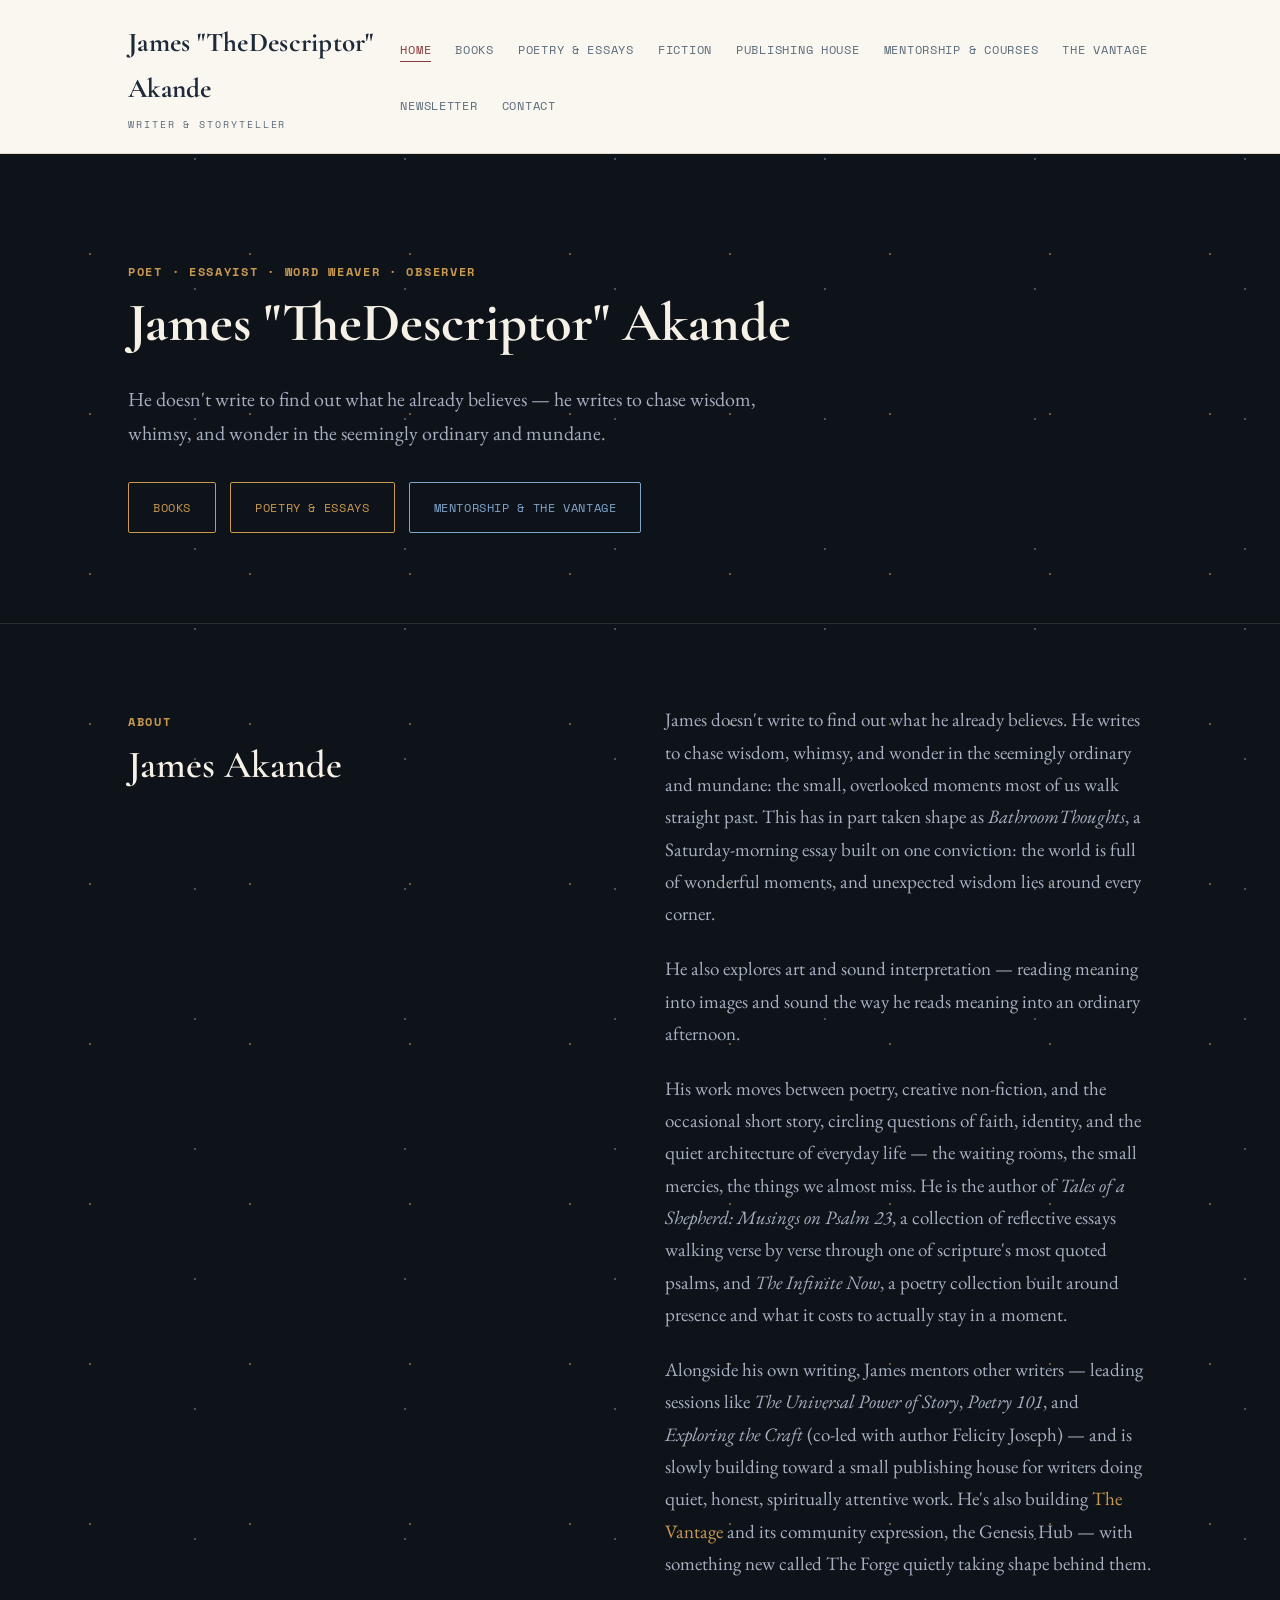
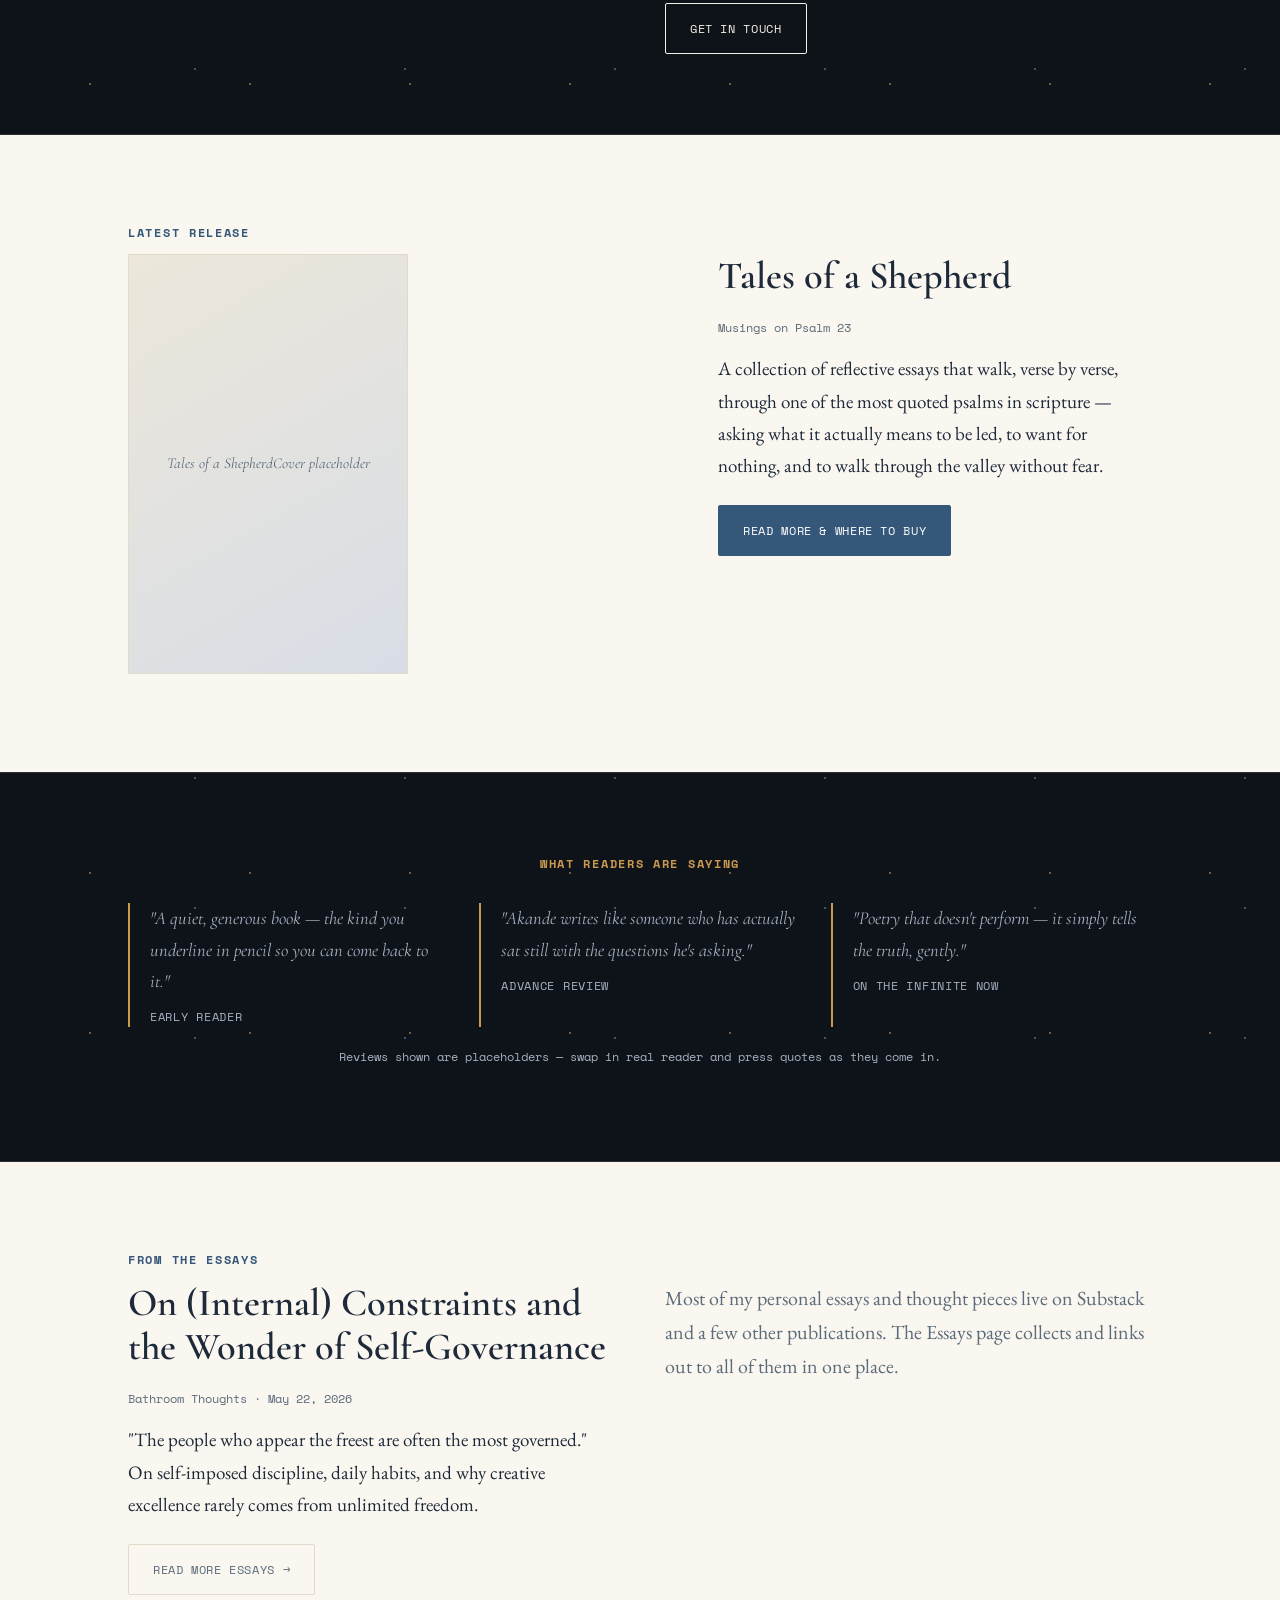
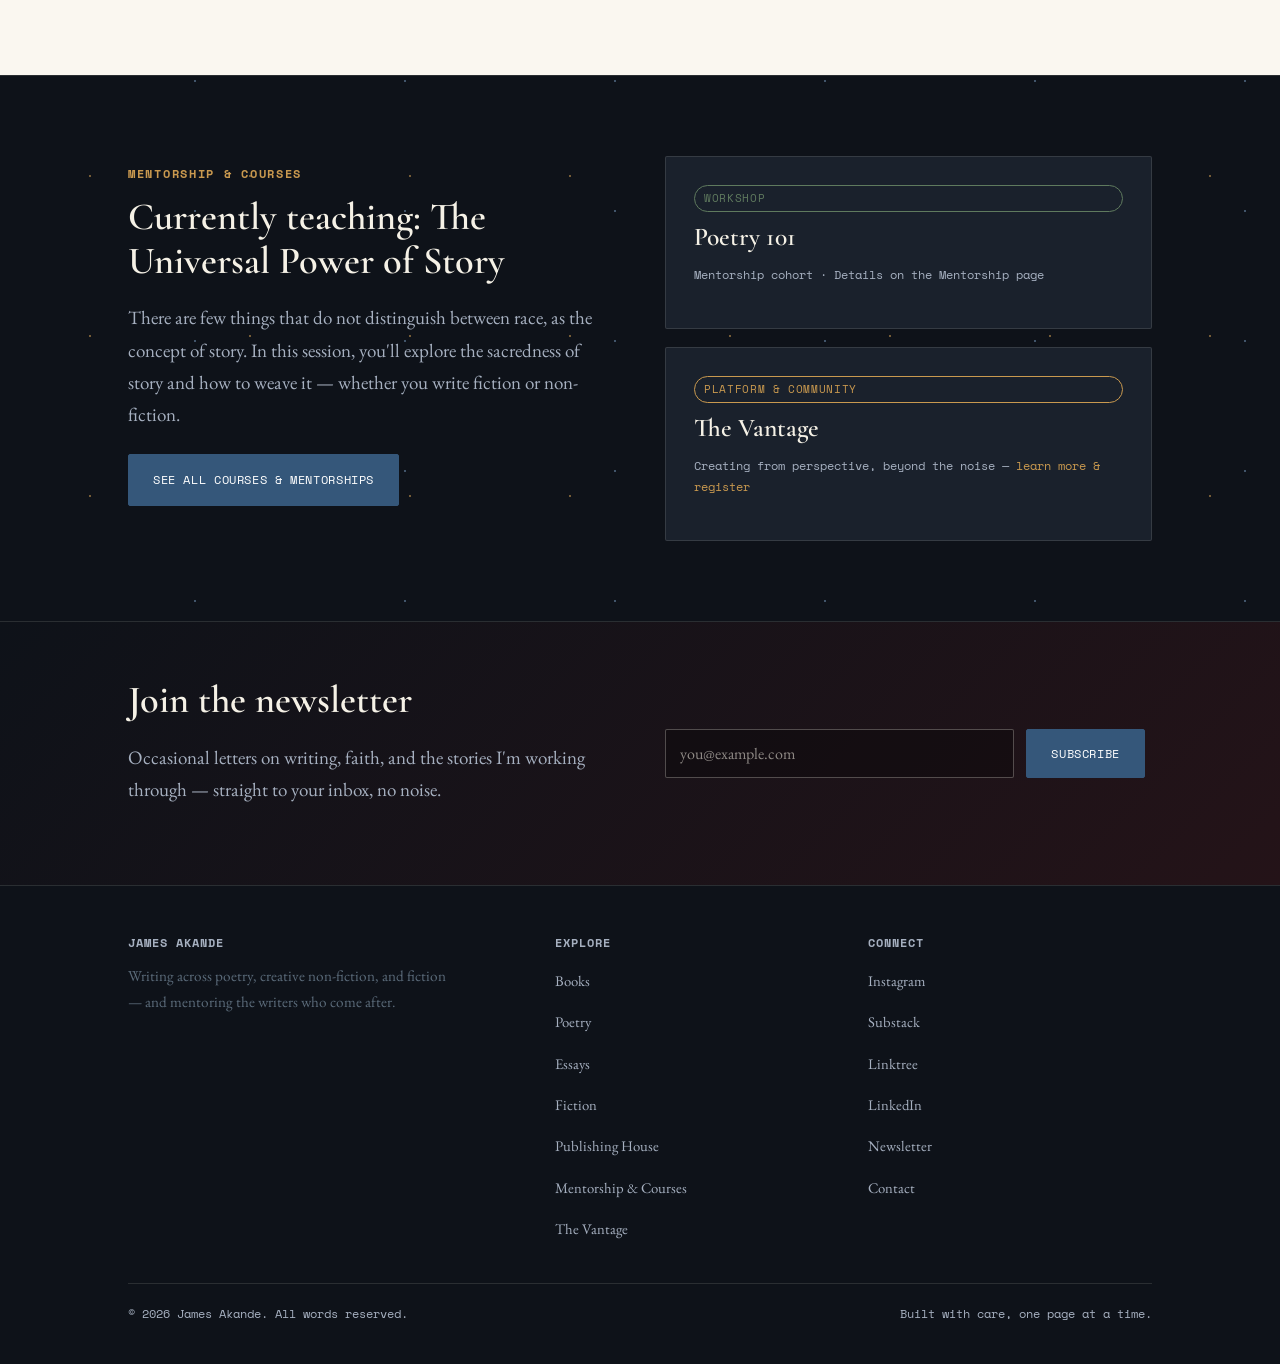
==== index.html @ dcffd257 "Add files via upload" ====
<!DOCTYPE html>

<html lang="en">
<head>
<meta charset="utf-8"/>
<meta content="width=device-width, initial-scale=1.0" name="viewport"/>
<title>James Akande — Author, Poet &amp; Essayist</title>
<meta content="The author home of James Akande — poetry, creative non-fiction, essays, and mentorship for writers." name="description"/>
<link href="style.css" rel="stylesheet"/>
</head>
<body>
<header class="site-header">
<div class="nav-wrap">
<a class="brand" href="index.html">James "TheDescriptor" Akande<span class="brand-sub">Writer &amp; Storyteller</span></a>
<button aria-label="Toggle navigation" class="nav-toggle">Menu</button>
<nav>
<ul class="nav-links">
<li><a aria-current="page" href="index.html">Home</a></li>
<li><a href="books.html">Books</a></li>
<li class="nav-item--dropdown">
<span class="nav-group-label">Poetry &amp; Essays</span>
<ul class="nav-dropdown">
<li><a href="poetry.html">Poetry</a></li>
<li><a href="essays.html">Essays</a></li>
</ul>
</li>
<li><a href="fiction.html">Fiction</a></li>
<li><a href="publishing-house.html">Publishing House</a></li>
<li><a href="mentorship.html">Mentorship &amp; Courses</a></li>
<li><a href="the-vantage.html">The Vantage</a></li>
<li><a href="newsletter.html">Newsletter</a></li>
<li><a href="contact.html">Contact</a></li>
</ul>
</nav>
</div>
</header>
<main>
<!-- HERO -->
<section class="hero">
<div class="container">
<span class="eyebrow">Poet · Essayist · Word Weaver · Observer</span>
<h1>James "TheDescriptor" Akande</h1>
<p class="lead" style="max-width:640px;">He doesn't write to find out what he already believes — he writes to chase wisdom, whimsy, and wonder in the seemingly ordinary and mundane.</p>
<div class="hero-actions">
<a class="btn btn--gold" href="books.html">Books</a>
<a class="btn btn--gold" href="poetry.html">Poetry &amp; Essays</a>
<a class="btn btn--outline-blue" href="mentorship.html">Mentorship &amp; The Vantage</a>
</div>
</div>
</section>
<!-- ABOUT SNIPPET -->
<section class="section section--deep" id="about">
<div class="container two-col">
<div>
<span class="eyebrow">About</span>
<h2>James Akande</h2>
</div>
<div>
<p>James doesn't write to find out what he already believes. He writes to chase wisdom, whimsy, and wonder in the seemingly ordinary and mundane: the small, overlooked moments most of us walk straight past. This has in part taken shape as <em>BathroomThoughts</em>, a Saturday-morning essay built on one conviction: the world is full of wonderful moments, and unexpected wisdom lies around every corner.</p>
<p>He also explores art and sound interpretation — reading meaning into images and sound the way he reads meaning into an ordinary afternoon.</p>
<p>His work moves between poetry, creative non-fiction, and the occasional short story, circling questions of faith, identity, and the quiet architecture of everyday life — the waiting rooms, the small mercies, the things we almost miss. He is the author of <em>Tales of a Shepherd: Musings on Psalm 23</em>, a collection of reflective essays walking verse by verse through one of scripture's most quoted psalms, and <em>The Infinite Now</em>, a poetry collection built around presence and what it costs to actually stay in a moment.</p>
<p>Alongside his own writing, James mentors other writers — leading sessions like <em>The Universal Power of Story</em>, <em>Poetry 101</em>, and <em>Exploring the Craft</em> (co-led with author Felicity Joseph) — and is slowly building toward a small publishing house for writers doing quiet, honest, spiritually attentive work. He's also building <a href="the-vantage.html">The Vantage</a> and its community expression, the Genesis Hub — with something new called The Forge quietly taking shape behind them.</p><a class="btn btn--ghost" href="contact.html">Get in touch</a>
</div>
</div>
</section>
<!-- LATEST BOOK -->
<section class="section">
<div class="container">
<span class="eyebrow">Latest Release</span>
<div class="hero-grid" style="align-items:flex-start;">
<div class="card-cover" style="max-width:280px; aspect-ratio:2/3;">
          Tales of a Shepherd<br/><em>Cover placeholder</em>
</div>
<div>
<h2>Tales of a Shepherd</h2>
<p class="meta">Musings on Psalm 23</p>
<p>A collection of reflective essays that walk, verse by verse, through one of the most quoted psalms in scripture — asking what it actually means to be led, to want for nothing, and to walk through the valley without fear.</p>
<a class="btn btn--accent" href="books.html">Read more &amp; where to buy</a>
</div>
</div>
</div>
</section>
<!-- REVIEWS / TRUSTED BY -->
<section class="section section--deep">
<div class="container">
<span class="eyebrow text-center" style="display:block; text-align:center;">What readers are saying</span>
<div class="quote-strip" style="margin-top:30px;">
<blockquote class="review">
          "A quiet, generous book — the kind you underline in pencil so you can come back to it."
          <cite>Early Reader</cite>
</blockquote>
<blockquote class="review">
          "Akande writes like someone who has actually sat still with the questions he's asking."
          <cite>Advance Review</cite>
</blockquote>
<blockquote class="review">
          "Poetry that doesn't perform — it simply tells the truth, gently."
          <cite>On The Infinite Now</cite>
</blockquote>
</div>
<p class="form-note text-center" style="text-align:center; margin-top:20px;">Reviews shown are placeholders — swap in real reader and press quotes as they come in.</p>
</div>
</section>
<!-- LATEST ESSAY SNIPPET -->
<section class="section">
<div class="container">
<span class="eyebrow">From the Essays</span>
<div class="two-col">
<div>
<h2>On (Internal) Constraints and the Wonder of Self-Governance</h2>
<p class="meta">Bathroom Thoughts · May 22, 2026</p>
<p>"The people who appear the freest are often the most governed." On self-imposed discipline, daily habits, and why creative excellence rarely comes from unlimited freedom.</p>
<a class="btn btn--ghost" href="essays.html">Read more essays →</a>
</div>
<div>
<p class="lead">Most of my personal essays and thought pieces live on Substack and a few other publications. The Essays page collects and links out to all of them in one place.</p>
</div>
</div>
</div>
</section>
<!-- MENTORSHIP TEASER -->
<section class="section section--deep">
<div class="container two-col">
<div>
<span class="eyebrow">Mentorship &amp; Courses</span>
<h2>Currently teaching: The Universal Power of Story</h2>
<p>There are few things that do not distinguish between race, as the concept of story. In this session, you'll explore the sacredness of story and how to weave it — whether you write fiction or non-fiction.</p>
<a class="btn btn--accent" href="mentorship.html">See all courses &amp; mentorships</a>
</div>
<div style="display:flex; flex-direction:column; gap:18px;">
<div class="card">
<span class="tag">Workshop</span>
<h3>Poetry 101</h3>
<p class="meta">Mentorship cohort · Details on the Mentorship page</p>
</div>
<div class="card">
<span class="tag tag--gold">Platform &amp; Community</span>
<h3>The Vantage</h3>
<p class="meta">Creating from perspective, beyond the noise — <a href="the-vantage.html">learn more &amp; register</a></p>
</div>
</div>
</div>
</section>
<!-- NEWSLETTER CTA -->
<section class="newsletter-band">
<div class="container">
<div class="two-col" style="align-items:center;">
<div>
<h2>Join the newsletter</h2>
<p>Occasional letters on writing, faith, and the stories I'm working through — straight to your inbox, no noise.</p>
</div>
<form class="newsletter-form" data-placeholder-form="">
<input aria-label="Email address" placeholder="you@example.com" required="" type="email"/>
<button class="btn btn--accent" type="submit">Subscribe</button>
</form>
</div>
</div>
</section>
</main>
<footer class="site-footer">
<div class="container">
<div class="footer-grid">
<div>
<h4>James Akande</h4>
<p style="max-width:320px; color:var(--color-ink-soft); font-size:0.95rem;">Writing across poetry, creative non-fiction, and fiction — and mentoring the writers who come after.</p>
</div>
<div>
<h4>Explore</h4>
<ul>
<li><a href="books.html">Books</a></li>
<li><a href="poetry.html">Poetry</a></li>
<li><a href="essays.html">Essays</a></li>
<li><a href="fiction.html">Fiction</a></li>
<li><a href="publishing-house.html">Publishing House</a></li>
<li><a href="mentorship.html">Mentorship &amp; Courses</a></li>
<li><a href="the-vantage.html">The Vantage</a></li>
</ul>
</div>
<div>
<h4>Connect</h4>
<ul>
<li><a href="https://www.instagram.com/thejamesakande" rel="noopener" target="_blank">Instagram</a></li>
<li><a href="https://bathroomthoughts.substack.com" rel="noopener" target="_blank">Substack</a></li><li><a href="https://linktr.ee/thedescriptorwrites" rel="noopener" target="_blank">Linktree</a></li>
<li><a href="https://www.linkedin.com/in/olatunde-james-akande" rel="noopener" target="_blank">LinkedIn</a></li>
<li><a href="newsletter.html">Newsletter</a></li>
<li><a href="contact.html">Contact</a></li>
</ul>
</div>
</div>
<div class="footer-bottom">
<span>© 2026 James Akande. All words reserved.</span>
<span>Built with care, one page at a time.</span>
</div>
</div>
</footer>
<script src="script.js"></script>
</body>
</html>
---- style.css ----
/* ============================================================
   James "TheDescriptor" Akande — Author Site
   Design system: literary serif + monospace accents,
   warm-light body with dark-navy hero/deep sections
   ============================================================ */

@import url('https://fonts.googleapis.com/css2?family=Cormorant+Garamond:ital,wght@0,400;0,500;0,600;0,700;1,400&family=EB+Garamond:ital,wght@0,400;0,500;1,400&family=Space+Mono:wght@400;700&display=swap');

:root {
  /* Light zone — warm ivory / deep indigo / gold */
  --color-paper: #faf7f0;
  --color-paper-deep: #f1ece0;
  --color-card: #ffffff;
  --color-ink: #1e2a3a;
  --color-ink-soft: #5b6b7a;
  --color-rule: #e1dbcb;

  /* Dark zone — hero, alternating sections, footer */
  --color-dark: #0e1219;
  --color-dark-deep: #171d28;
  --color-dark-card: #1a212c;
  --color-dark-text: #f5f1e6;
  --color-dark-text-soft: #a6b0c0;
  --color-dark-rule: rgba(245, 241, 230, 0.12);

  /* Accents */
  --color-accent: #35577a;        /* deep dusty indigo (light-zone links/buttons) */
  --color-accent-deep: #24405c;
  --color-accent-light: #7fa5cc;  /* readable blue for dark backgrounds */
  --color-gold: #c9994f;          /* warm gold/amber — primary accent on dark */
  --color-crimson: #8a3a3f;       /* nav-active / underline accent */
  --color-forest: #5f7a5e;        /* muted sage, tertiary accent */

  --font-display: 'Cormorant Garamond', Georgia, 'Times New Roman', serif;
  --font-body: 'EB Garamond', Georgia, 'Times New Roman', serif;
  --font-mono: 'Space Mono', 'IBM Plex Mono', 'Courier New', monospace;

  --max-width: 1080px;
  --radius: 2px;
}

* { box-sizing: border-box; }

html { scroll-behavior: smooth; }

body {
  margin: 0;
  background: var(--color-paper);
  color: var(--color-ink);
  font-family: var(--font-body);
  font-size: 19px;
  line-height: 1.7;
  -webkit-font-smoothing: antialiased;
}

img { max-width: 100%; display: block; }

a {
  color: var(--color-accent-deep);
  text-decoration: none;
}
a:hover { text-decoration: underline; }

h1, h2, h3, h4 {
  font-family: var(--font-display);
  font-weight: 600;
  line-height: 1.15;
  color: var(--color-ink);
  margin: 0 0 0.5em;
}

h1 { font-size: 3.4rem; font-weight: 700; }
h2 { font-size: 2.4rem; }
h3 { font-size: 1.6rem; }

p { margin: 0 0 1.2em; }

.eyebrow {
  font-family: var(--font-mono);
  text-transform: uppercase;
  letter-spacing: 0.14em;
  font-size: 0.76rem;
  color: var(--color-accent);
  font-weight: 700;
  margin-bottom: 0.9em;
  display: inline-block;
}

.container {
  max-width: var(--max-width);
  margin: 0 auto;
  padding: 0 28px;
}

.section {
  padding: 80px 0;
}
.section--tight { padding: 48px 0; }

/* ---------- Dark sections (hero + alternating "deep" bands + footer) ---------- */
.section--deep,
.hero,
.site-footer {
  background: var(--color-dark);
  color: var(--color-dark-text-soft);
}
.section--deep {
  border-top: 1px solid var(--color-dark-rule);
  border-bottom: 1px solid var(--color-dark-rule);
  position: relative;
}
.section--deep h1, .section--deep h2, .section--deep h3, .section--deep h4,
.hero h1, .hero h2, .hero h3, .hero h4 {
  color: var(--color-dark-text);
}
.section--deep p, .hero p { color: var(--color-dark-text-soft); }
.section--deep .lead, .hero .lead { color: var(--color-dark-text-soft); }
.section--deep .eyebrow, .hero .eyebrow { color: var(--color-gold); }
.section--deep a:not(.btn), .hero a:not(.btn) { color: var(--color-gold); }
.section--deep .meta, .hero .meta { color: var(--color-dark-text-soft); }
.section--deep .card, .hero .card {
  background: var(--color-dark-card);
  border-color: var(--color-dark-rule);
}
.section--deep hr.rule, .hero hr.rule { border-top-color: var(--color-dark-rule); }
.section--deep .form-note, .hero .form-note { color: var(--color-dark-text-soft); }
.section--deep .btn:not(.btn--accent):not(.btn--gold):not(.btn--outline-blue),
.hero .btn:not(.btn--accent):not(.btn--gold):not(.btn--outline-blue) {
  border-color: var(--color-dark-text);
  color: var(--color-dark-text);
}
.section--deep .btn:not(.btn--accent):hover,
.hero .btn:not(.btn--accent):hover {
  background: var(--color-dark-text);
  color: var(--color-dark);
}
.section--deep .coming-soon-banner, .hero .coming-soon-banner {
  background: var(--color-dark-card);
  border-color: var(--color-dark-rule);
  color: var(--color-dark-text-soft);
}

/* A light, scattered "starfield" texture for dark sections */
.section--deep::before,
.hero::before {
  content: "";
  position: absolute;
  inset: 0;
  pointer-events: none;
  background-image:
    radial-gradient(circle, rgba(201, 153, 79, 0.55) 1px, transparent 1.4px),
    radial-gradient(circle, rgba(127, 165, 204, 0.45) 1px, transparent 1.4px);
  background-size: 160px 160px, 210px 130px;
  background-position: 10px 20px, 90px 70px;
}
.hero { position: relative; overflow: hidden; }
.hero > .container { position: relative; z-index: 1; }
.section--deep > .container { position: relative; z-index: 1; }

hr.rule {
  border: none;
  border-top: 1px solid var(--color-rule);
  margin: 2.5em 0;
}

/* ---------- Header / Nav ---------- */
.site-header {
  background: var(--color-paper);
  border-bottom: 1px solid var(--color-rule);
  position: sticky;
  top: 0;
  z-index: 50;
}

.nav-wrap {
  max-width: var(--max-width);
  margin: 0 auto;
  padding: 20px 28px;
  display: flex;
  align-items: center;
  justify-content: space-between;
}

.brand {
  font-family: var(--font-display);
  font-size: 1.7rem;
  font-weight: 700;
  color: var(--color-ink);
  letter-spacing: 0.01em;
}
.brand:hover { text-decoration: none; color: var(--color-accent-deep); }
.brand .brand-sub {
  display: block;
  font-family: var(--font-mono);
  font-size: 0.6rem;
  text-transform: uppercase;
  letter-spacing: 0.2em;
  color: var(--color-ink-soft);
  font-weight: 400;
  margin-top: 4px;
}

.nav-links {
  display: flex;
  align-items: center;
  gap: 24px;
  flex-wrap: wrap;
  list-style: none;
  margin: 0;
  padding: 0;
}

.nav-links a {
  color: var(--color-ink-soft);
  font-family: var(--font-mono);
  text-transform: uppercase;
  font-size: 0.76rem;
  letter-spacing: 0.06em;
  text-decoration: none;
  padding-bottom: 3px;
  border-bottom: 1px solid transparent;
}
.nav-links a:hover,
.nav-links a[aria-current="page"] {
  color: var(--color-crimson);
  border-bottom-color: var(--color-crimson);
}

/* "Poetry & Essays" dropdown group */
.nav-item--dropdown { position: relative; }
.nav-item--dropdown > .nav-group-label {
  color: var(--color-ink-soft);
  font-family: var(--font-mono);
  text-transform: uppercase;
  font-size: 0.76rem;
  letter-spacing: 0.06em;
  cursor: default;
  border-bottom: 1px solid transparent;
  display: inline-block;
  padding-bottom: 3px;
}
.nav-item--dropdown:hover > .nav-group-label,
.nav-item--dropdown:focus-within > .nav-group-label {
  color: var(--color-crimson);
  border-bottom-color: var(--color-crimson);
}
.nav-dropdown {
  list-style: none;
  margin: 0;
  padding: 0;
  display: none;
  position: absolute;
  top: 100%;
  left: 0;
  min-width: 170px;
  background: var(--color-card);
  border: 1px solid var(--color-rule);
  box-shadow: 0 8px 20px rgba(30, 42, 58, 0.1);
  z-index: 60;
  padding: 8px 0;
  margin-top: 10px;
}
.nav-item--dropdown:hover .nav-dropdown,
.nav-item--dropdown:focus-within .nav-dropdown {
  display: block;
}
.nav-dropdown li { margin: 0; }
.nav-dropdown a {
  display: block;
  padding: 9px 18px;
  border-bottom: none !important;
}
.nav-dropdown a:hover { background: var(--color-paper-deep); }

.nav-toggle {
  display: none;
  background: none;
  border: 1px solid var(--color-rule);
  border-radius: var(--radius);
  padding: 8px 12px;
  font-family: var(--font-mono);
  text-transform: uppercase;
  font-size: 0.76rem;
  color: var(--color-ink);
  cursor: pointer;
}

@media (max-width: 780px) {
  .nav-toggle { display: inline-block; }
  .nav-links {
    display: none;
    flex-direction: column;
    align-items: flex-start;
    gap: 14px;
    width: 100%;
    padding: 18px 28px 24px;
    border-top: 1px solid var(--color-rule);
  }
  .nav-links.is-open { display: flex; }
  .nav-wrap { flex-wrap: wrap; }
  .nav-dropdown {
    display: block;
    position: static;
    border: none;
    box-shadow: none;
    padding: 6px 0 0 14px;
    margin-top: 8px;
  }
  .nav-item--dropdown:hover .nav-dropdown,
  .nav-item--dropdown:focus-within .nav-dropdown { margin-top: 8px; }
}

/* ---------- Buttons ---------- */
.btn {
  display: inline-block;
  font-family: var(--font-mono);
  text-transform: uppercase;
  font-size: 0.78rem;
  letter-spacing: 0.05em;
  padding: 14px 24px;
  border-radius: var(--radius);
  border: 1px solid var(--color-ink);
  color: var(--color-ink);
  cursor: pointer;
  background: transparent;
  transition: all 0.15s ease;
}
.btn:hover { background: var(--color-ink); color: var(--color-paper); text-decoration: none; }

.btn--accent {
  border-color: var(--color-accent);
  background: var(--color-accent);
  color: #fff;
}
.btn--accent:hover { background: var(--color-accent-deep); border-color: var(--color-accent-deep); color:#fff; }

.btn--ghost {
  border-color: var(--color-rule);
  color: var(--color-ink-soft);
}
.btn--ghost:hover { background: var(--color-ink-soft); border-color: var(--color-ink-soft); }

/* Outline buttons for use on dark backgrounds (hero quick-links) */
.btn--gold {
  border-color: var(--color-gold);
  color: var(--color-gold);
  background: transparent;
}
.btn--gold:hover { background: var(--color-gold); color: var(--color-dark); }

.btn--outline-blue {
  border-color: var(--color-accent-light);
  color: var(--color-accent-light);
  background: transparent;
}
.btn--outline-blue:hover { background: var(--color-accent-light); color: var(--color-dark); }

/* ---------- Hero ---------- */
.hero {
  padding: 100px 0 90px;
}
.hero-grid {
  display: grid;
  grid-template-columns: 1.1fr 0.9fr;
  gap: 60px;
  align-items: center;
}
@media (max-width: 860px) {
  .hero-grid { grid-template-columns: 1fr; }
}

.hero-actions {
  display: flex;
  gap: 14px;
  flex-wrap: wrap;
  margin-top: 32px;
}

/* ---------- Cards ---------- */
.card-grid {
  display: grid;
  grid-template-columns: repeat(auto-fit, minmax(260px, 1fr));
  gap: 32px;
}

.card {
  background: var(--color-card);
  border: 1px solid var(--color-rule);
  padding: 28px;
  border-radius: var(--radius);
  display: flex;
  flex-direction: column;
  height: 100%;
}

.card-cover {
  aspect-ratio: 2/3;
  background: linear-gradient(150deg, #ece7da, #d8dde6);
  border: 1px solid var(--color-rule);
  margin-bottom: 18px;
  display: flex;
  align-items: center;
  justify-content: center;
  font-family: var(--font-display);
  font-style: italic;
  color: var(--color-ink-soft);
  text-align: center;
  padding: 14px;
  font-size: 0.95rem;
}
.section--deep .card-cover, .hero .card-cover {
  background: linear-gradient(150deg, #202a38, #141922);
  border-color: var(--color-dark-rule);
  color: var(--color-dark-text-soft);
}

.tag {
  display: inline-block;
  font-family: var(--font-mono);
  font-size: 0.68rem;
  text-transform: uppercase;
  letter-spacing: 0.06em;
  color: var(--color-forest);
  border: 1px solid var(--color-forest);
  padding: 3px 9px;
  border-radius: 20px;
  margin-bottom: 10px;
}
.tag--accent { color: var(--color-accent-deep); border-color: var(--color-accent); }
.tag--gold { color: var(--color-gold); border-color: var(--color-gold); }
.section--deep .tag--accent, .hero .tag--accent { color: var(--color-accent-light); border-color: var(--color-accent-light); }

.meta {
  font-family: var(--font-mono);
  font-size: 0.78rem;
  color: var(--color-ink-soft);
  font-style: normal;
}

/* ---------- Pull quote / review strip ---------- */
.quote-strip {
  display: grid;
  grid-template-columns: repeat(auto-fit, minmax(240px, 1fr));
  gap: 30px;
}
blockquote.review {
  margin: 0;
  padding: 0;
  font-family: var(--font-display);
  font-style: italic;
  font-size: 1.15rem;
  color: var(--color-ink-soft);
  border-left: 2px solid var(--color-accent);
  padding-left: 20px;
}
blockquote.review cite {
  display: block;
  margin-top: 10px;
  font-family: var(--font-mono);
  font-style: normal;
  font-size: 0.72rem;
  text-transform: uppercase;
  letter-spacing: 0.06em;
  color: var(--color-ink-soft);
}
.section--deep blockquote.review { border-left-color: var(--color-gold); color: var(--color-dark-text-soft); }
.section--deep blockquote.review cite { color: var(--color-dark-text-soft); }

/* ---------- Forms ---------- */
.form {
  max-width: 560px;
}
.form-row { margin-bottom: 20px; }
.form label {
  display: block;
  font-family: var(--font-mono);
  font-size: 0.72rem;
  text-transform: uppercase;
  letter-spacing: 0.06em;
  color: var(--color-ink-soft);
  margin-bottom: 7px;
}
.form input,
.form textarea,
.form select {
  width: 100%;
  font-family: var(--font-body);
  font-size: 1rem;
  padding: 12px 14px;
  border: 1px solid var(--color-rule);
  background: var(--color-card);
  color: var(--color-ink);
  border-radius: var(--radius);
}
.form input:focus,
.form textarea:focus,
.form select:focus {
  outline: none;
  border-color: var(--color-accent);
}
.form-note {
  font-family: var(--font-mono);
  font-size: 0.74rem;
  color: var(--color-ink-soft);
  margin-top: 10px;
}
.section--deep .form input,
.section--deep .form textarea,
.section--deep .form select,
.hero .form input,
.hero .form textarea,
.hero .form select {
  background: var(--color-dark-card);
  border-color: var(--color-dark-rule);
  color: var(--color-dark-text);
}
.section--deep .form label, .hero .form label { color: var(--color-dark-text-soft); }

/* ---------- Newsletter band ---------- */
.newsletter-band {
  background: linear-gradient(135deg, var(--color-dark), #241318);
  color: var(--color-dark-text);
  padding: 56px 0;
  position: relative;
  overflow: hidden;
}
.newsletter-band h2 { color: var(--color-dark-text); }
.newsletter-band p { color: var(--color-dark-text-soft); }
.newsletter-form {
  display: flex;
  gap: 12px;
  flex-wrap: wrap;
  max-width: 480px;
}
.newsletter-form input {
  flex: 1;
  min-width: 200px;
  padding: 13px 14px;
  border: 1px solid rgba(245, 241, 230, 0.28);
  background: rgba(0, 0, 0, 0.28);
  color: var(--color-dark-text);
  border-radius: var(--radius);
  font-family: var(--font-body);
  font-size: 1rem;
}
.newsletter-form input::placeholder { color: rgba(245, 241, 230, 0.55); }
.newsletter-form input:focus { outline: none; border-color: var(--color-gold); }

/* ---------- Footer ---------- */
.site-footer {
  border-top: 1px solid var(--color-dark-rule);
  padding: 50px 0 40px;
}
.footer-grid {
  display: grid;
  grid-template-columns: 1.4fr 1fr 1fr;
  gap: 30px;
  margin-bottom: 30px;
}
@media (max-width: 700px) {
  .footer-grid { grid-template-columns: 1fr; }
}
.footer-grid h4 {
  font-family: var(--font-mono);
  text-transform: uppercase;
  letter-spacing: 0.08em;
  font-size: 0.76rem;
  color: var(--color-dark-text-soft);
  margin-bottom: 14px;
}
.footer-grid ul { list-style: none; padding: 0; margin: 0; }
.footer-grid li { margin-bottom: 9px; }
.footer-grid a { color: var(--color-dark-text-soft); font-size: 0.92rem; }
.footer-grid a:hover { color: var(--color-gold); }
.footer-bottom {
  border-top: 1px solid var(--color-dark-rule);
  padding-top: 20px;
  display: flex;
  justify-content: space-between;
  flex-wrap: wrap;
  gap: 10px;
  font-family: var(--font-mono);
  font-size: 0.72rem;
  color: var(--color-dark-text-soft);
}

/* ---------- Misc utility ---------- */
.text-center { text-align: center; }
.mt-0 { margin-top: 0; }
.mb-0 { margin-bottom: 0; }
.lead {
  font-size: 1.25rem;
  color: var(--color-ink-soft);
}
.two-col {
  display: grid;
  grid-template-columns: 1fr 1fr;
  gap: 50px;
}
@media (max-width: 780px) {
  .two-col { grid-template-columns: 1fr; }
}
.badge-row {
  display: flex;
  gap: 26px;
  flex-wrap: wrap;
  align-items: center;
  opacity: 0.85;
}
.badge-row span {
  font-family: var(--font-display);
  font-style: italic;
  font-size: 1.05rem;
  color: var(--color-ink-soft);
}
.coming-soon-banner {
  background: var(--color-paper-deep);
  border: 1px dashed var(--color-rule);
  padding: 14px 20px;
  font-family: var(--font-mono);
  font-size: 0.78rem;
  color: var(--color-ink-soft);
  border-radius: var(--radius);
  margin-bottom: 30px;
  display: inline-block;
}
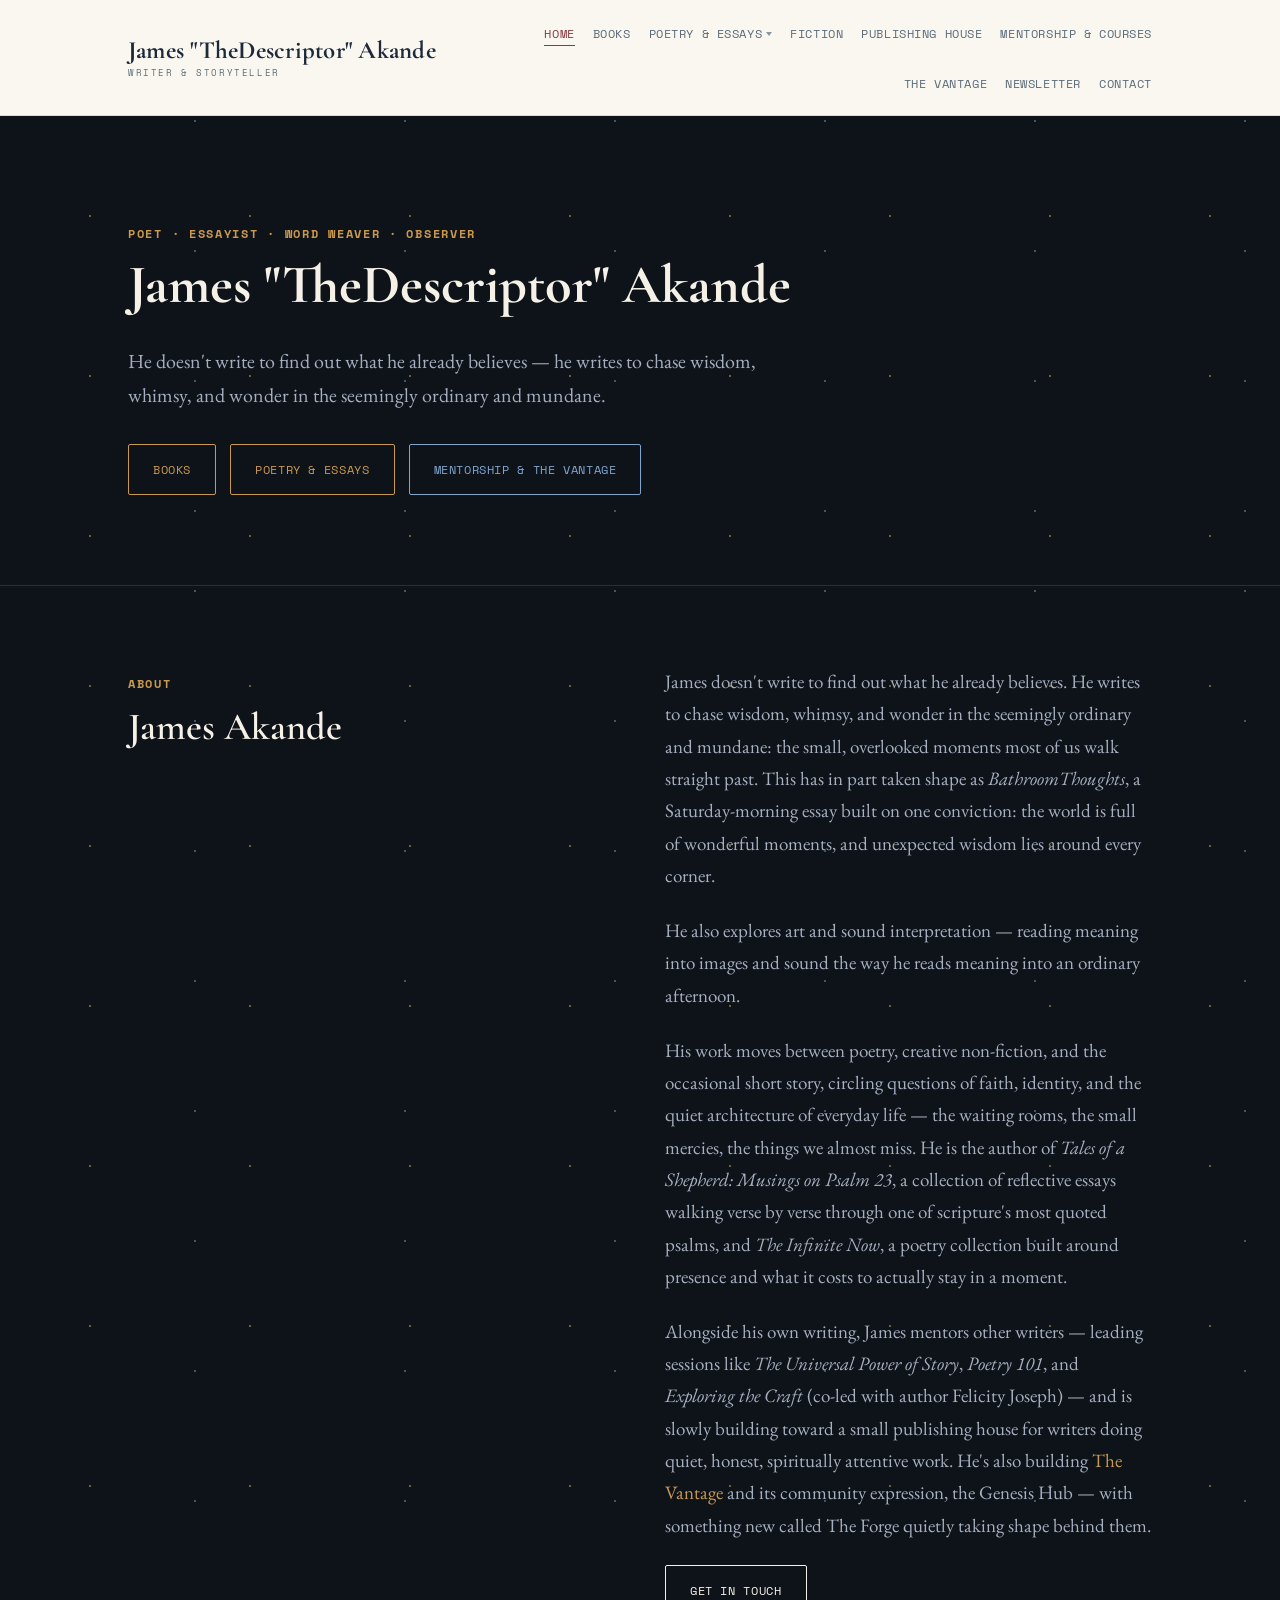
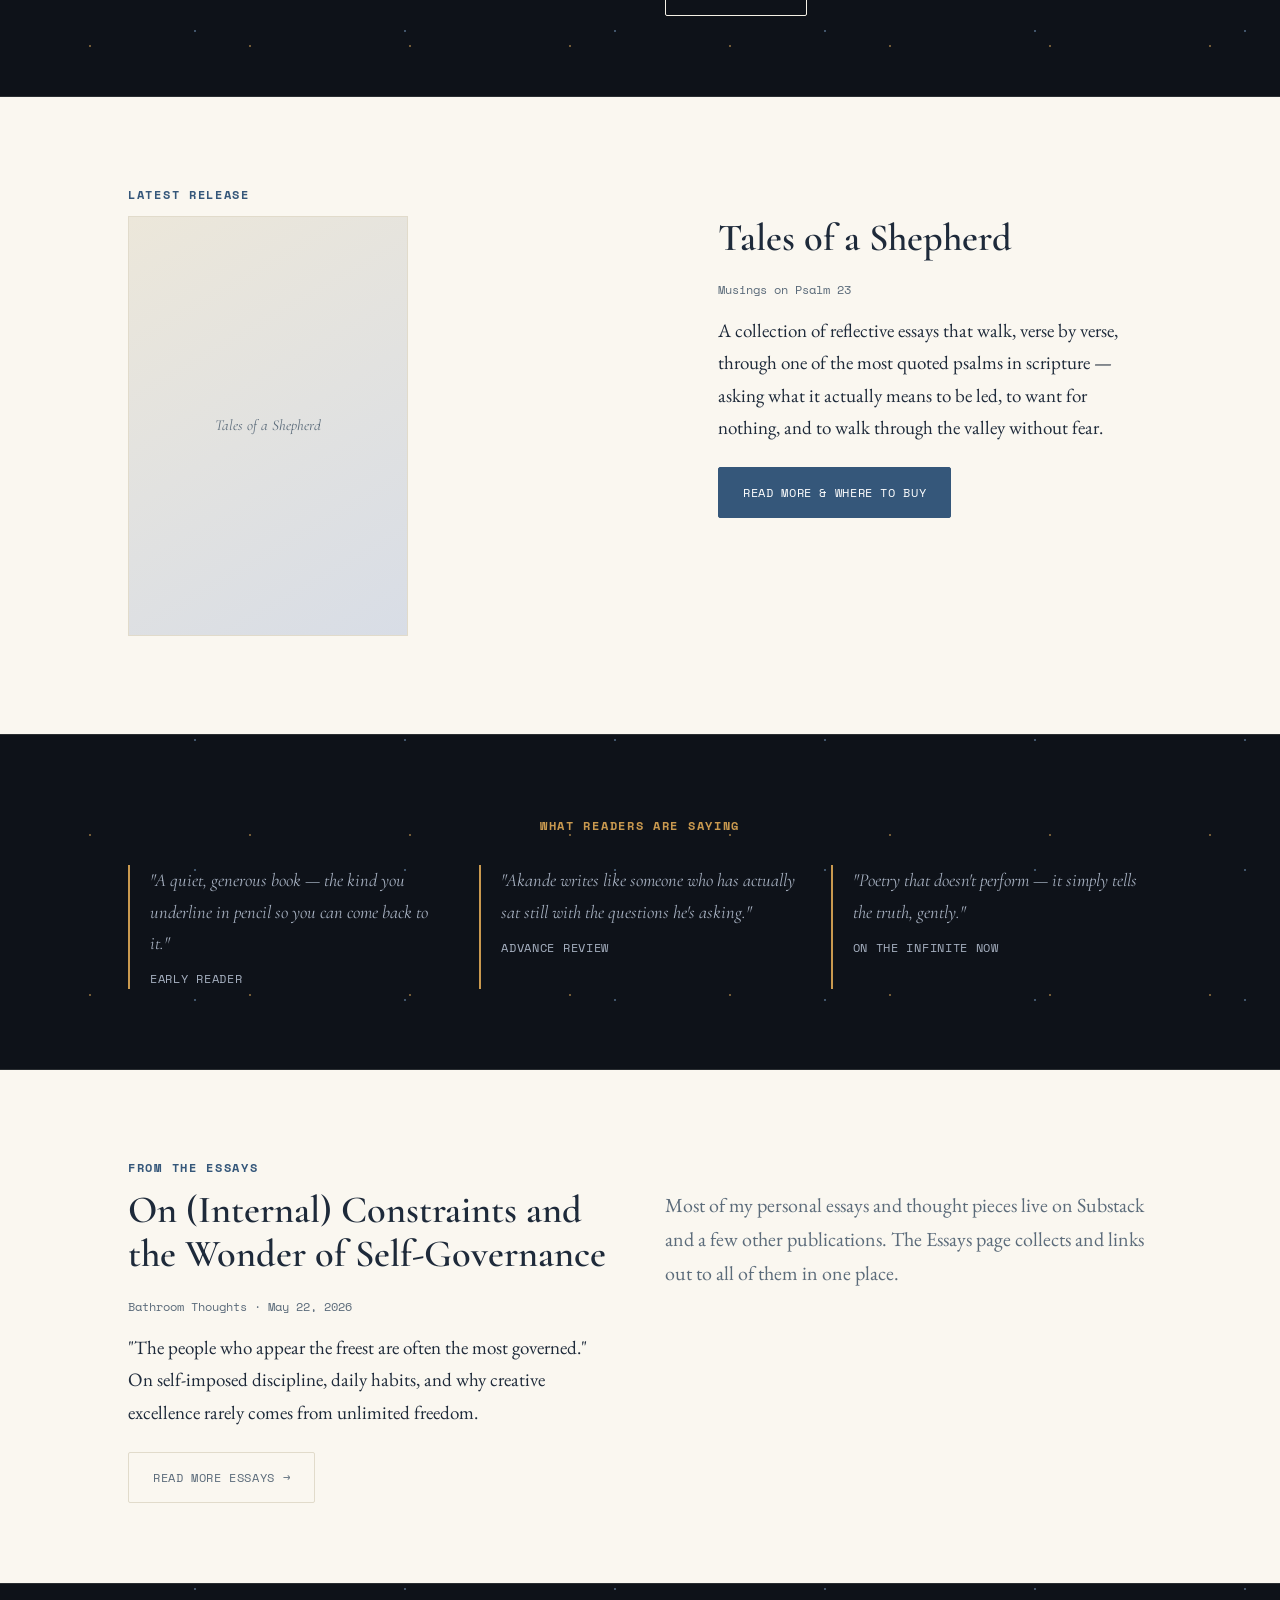
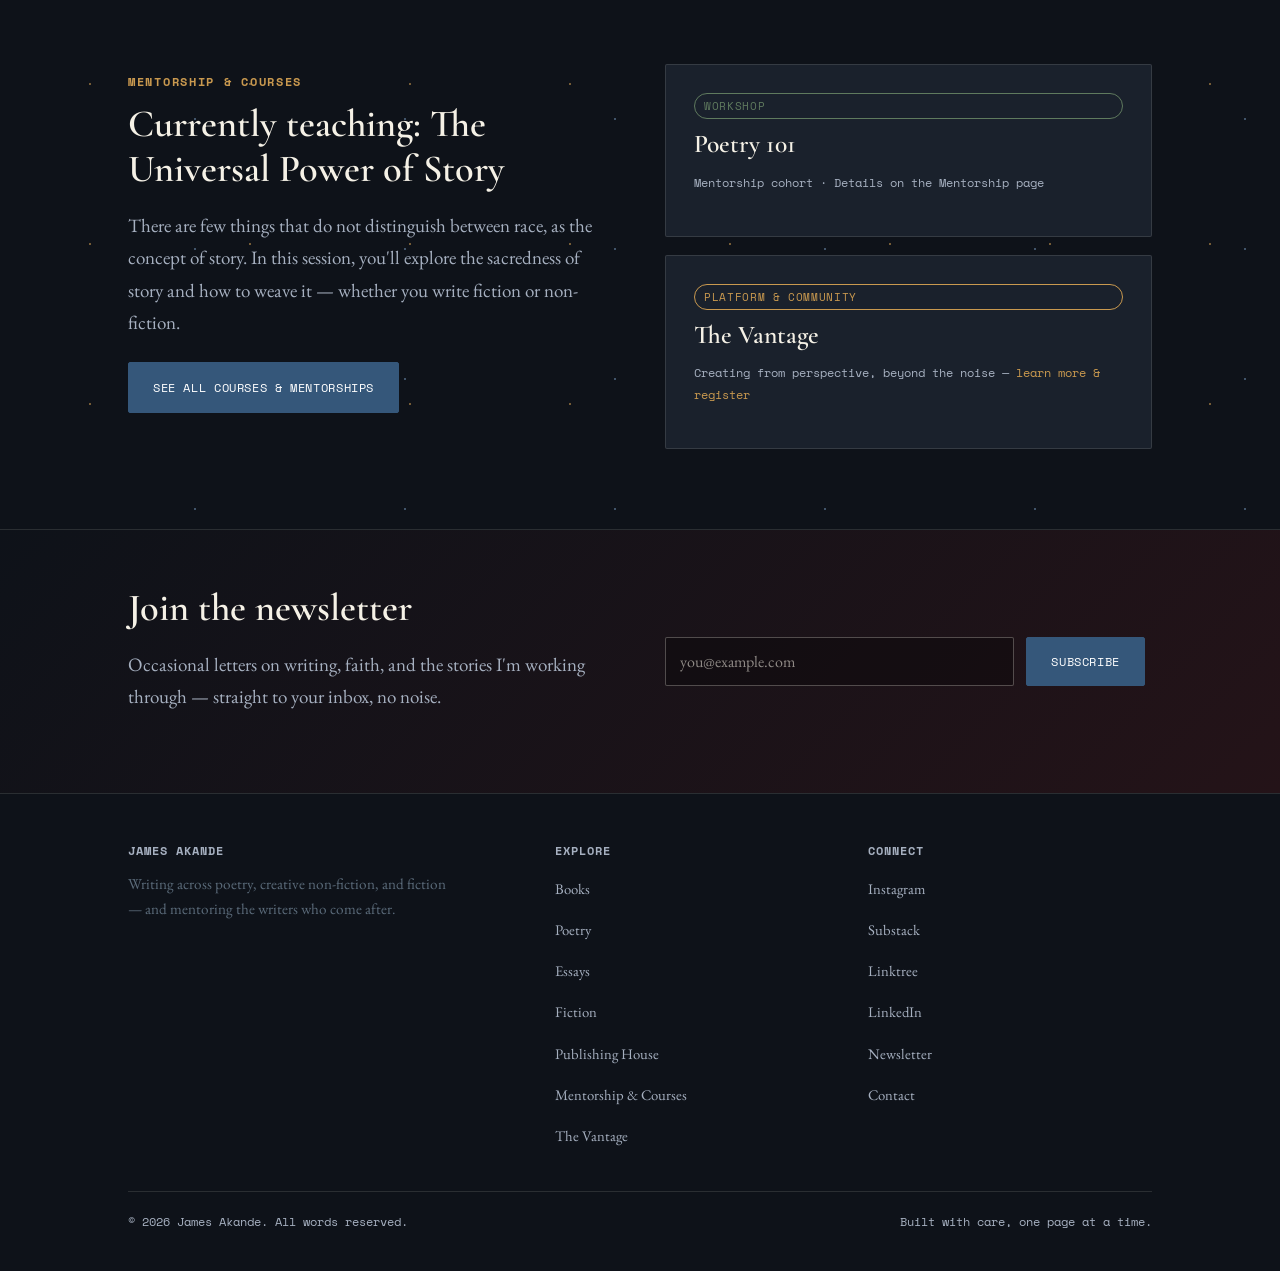
==== commit be4400af: "Add files via upload Updated website for poetry" ====
--- a/index.html
+++ b/index.html
@@ -12,13 +12,16 @@
 <header class="site-header">
 <div class="nav-wrap">
 <a class="brand" href="index.html">James "TheDescriptor" Akande<span class="brand-sub">Writer &amp; Storyteller</span></a>
-<button aria-label="Toggle navigation" class="nav-toggle">Menu</button>
+<button aria-label="Toggle navigation" aria-expanded="false" class="nav-toggle">
+  <svg class="icon-menu" viewBox="0 0 24 24" fill="none" stroke="currentColor" stroke-width="1.8" stroke-linecap="round"><path d="M4 7h16M4 12h16M4 17h16"/></svg>
+  <svg class="icon-close" viewBox="0 0 24 24" fill="none" stroke="currentColor" stroke-width="1.8" stroke-linecap="round"><path d="M6 6l12 12M18 6L6 18"/></svg>
+</button>
 <nav>
 <ul class="nav-links">
 <li><a aria-current="page" href="index.html">Home</a></li>
 <li><a href="books.html">Books</a></li>
 <li class="nav-item--dropdown">
-<span class="nav-group-label">Poetry &amp; Essays</span>
+<button type="button" class="nav-group-label" aria-expanded="false">Poetry &amp; Essays</button>
 <ul class="nav-dropdown">
 <li><a href="poetry.html">Poetry</a></li>
 <li><a href="essays.html">Essays</a></li>
@@ -69,7 +72,7 @@
 <span class="eyebrow">Latest Release</span>
 <div class="hero-grid" style="align-items:flex-start;">
 <div class="card-cover" style="max-width:280px; aspect-ratio:2/3;">
-          Tales of a Shepherd<br/><em>Cover placeholder</em>
+          Tales of a Shepherd<br/>
 </div>
 <div>
 <h2>Tales of a Shepherd</h2>
@@ -98,7 +101,7 @@
           <cite>On The Infinite Now</cite>
 </blockquote>
 </div>
-<p class="form-note text-center" style="text-align:center; margin-top:20px;">Reviews shown are placeholders — swap in real reader and press quotes as they come in.</p>
+
 </div>
 </section>
 <!-- LATEST ESSAY SNIPPET -->
--- a/style.css
+++ b/style.css
@@ -175,50 +175,55 @@
 .nav-wrap {
   max-width: var(--max-width);
   margin: 0 auto;
-  padding: 20px 28px;
+  padding: 16px 28px;
   display: flex;
   align-items: center;
   justify-content: space-between;
+  gap: 20px;
 }
 
 .brand {
   font-family: var(--font-display);
-  font-size: 1.7rem;
+  font-size: 1.55rem;
   font-weight: 700;
   color: var(--color-ink);
   letter-spacing: 0.01em;
+  flex-shrink: 0;
+  line-height: 1.15;
 }
 .brand:hover { text-decoration: none; color: var(--color-accent-deep); }
 .brand .brand-sub {
   display: block;
   font-family: var(--font-mono);
-  font-size: 0.6rem;
-  text-transform: uppercase;
-  letter-spacing: 0.2em;
+  font-size: 0.55rem;
+  text-transform: uppercase;
+  letter-spacing: 0.18em;
   color: var(--color-ink-soft);
   font-weight: 400;
-  margin-top: 4px;
+  margin-top: 3px;
 }
 
 .nav-links {
   display: flex;
   align-items: center;
-  gap: 24px;
+  gap: 18px;
   flex-wrap: wrap;
   list-style: none;
   margin: 0;
   padding: 0;
+  justify-content: flex-end;
 }
 
 .nav-links a {
   color: var(--color-ink-soft);
   font-family: var(--font-mono);
   text-transform: uppercase;
-  font-size: 0.76rem;
-  letter-spacing: 0.06em;
+  font-size: 0.72rem;
+  letter-spacing: 0.05em;
   text-decoration: none;
   padding-bottom: 3px;
   border-bottom: 1px solid transparent;
+  white-space: nowrap;
 }
 .nav-links a:hover,
 .nav-links a[aria-current="page"] {
@@ -232,15 +237,34 @@
   color: var(--color-ink-soft);
   font-family: var(--font-mono);
   text-transform: uppercase;
-  font-size: 0.76rem;
-  letter-spacing: 0.06em;
-  cursor: default;
+  font-size: 0.72rem;
+  letter-spacing: 0.05em;
+  cursor: pointer;
   border-bottom: 1px solid transparent;
-  display: inline-block;
+  display: inline-flex;
+  align-items: center;
+  gap: 4px;
   padding-bottom: 3px;
+  background: none;
+  border-top: none;
+  border-left: none;
+  border-right: none;
+  padding-left: 0;
+  padding-right: 0;
+}
+.nav-item--dropdown > .nav-group-label::after {
+  content: "";
+  width: 0;
+  height: 0;
+  border-left: 3.5px solid transparent;
+  border-right: 3.5px solid transparent;
+  border-top: 4px solid currentColor;
+  opacity: 0.7;
+  margin-top: 1px;
 }
 .nav-item--dropdown:hover > .nav-group-label,
-.nav-item--dropdown:focus-within > .nav-group-label {
+.nav-item--dropdown:focus-within > .nav-group-label,
+.nav-item--dropdown.is-open > .nav-group-label {
   color: var(--color-crimson);
   border-bottom-color: var(--color-crimson);
 }
@@ -261,7 +285,8 @@
   margin-top: 10px;
 }
 .nav-item--dropdown:hover .nav-dropdown,
-.nav-item--dropdown:focus-within .nav-dropdown {
+.nav-item--dropdown:focus-within .nav-dropdown,
+.nav-item--dropdown.is-open .nav-dropdown {
   display: block;
 }
 .nav-dropdown li { margin: 0; }
@@ -269,6 +294,7 @@
   display: block;
   padding: 9px 18px;
   border-bottom: none !important;
+  white-space: nowrap;
 }
 .nav-dropdown a:hover { background: var(--color-paper-deep); }
 
@@ -277,37 +303,119 @@
   background: none;
   border: 1px solid var(--color-rule);
   border-radius: var(--radius);
-  padding: 8px 12px;
-  font-family: var(--font-mono);
-  text-transform: uppercase;
-  font-size: 0.76rem;
+  padding: 8px 10px;
   color: var(--color-ink);
   cursor: pointer;
+  line-height: 0;
+  flex-shrink: 0;
+}
+.nav-toggle svg {
+  width: 20px;
+  height: 20px;
+  display: block;
+}
+.nav-toggle .icon-close { display: none; }
+.nav-toggle.is-open .icon-menu { display: none; }
+.nav-toggle.is-open .icon-close { display: block; }
+
+/* Poem page typography */
+.poem-body {
+  font-family: var(--font-display);
+  font-style: italic;
+  font-size: 1.2rem;
+  line-height: 1.85;
+  max-width: 640px;
+  margin: 0 auto;
+}
+.poem-body p {
+  margin-bottom: 1.5em;
+}
+.poem-meta {
+  text-align: center;
+  margin-top: 2.5em;
+  font-family: var(--font-mono);
+  font-size: 0.75rem;
+  letter-spacing: 0.08em;
+  text-transform: uppercase;
+  color: var(--color-ink-soft);
+}
+.poem-back {
+  margin-bottom: 2em;
+  display: inline-block;
+  font-family: var(--font-mono);
+  font-size: 0.72rem;
+  text-transform: uppercase;
+  letter-spacing: 0.06em;
+  color: var(--color-ink-soft);
+}
+.poem-back:hover { color: var(--color-crimson); }
+
+/* Poem cards on index */
+.poem-card-link {
+  display: block;
+  text-decoration: none;
+  color: inherit;
+  height: 100%;
+}
+.poem-card-link:hover { text-decoration: none; }
+.poem-card-link:hover h3 { color: var(--color-crimson); }
+.poem-card-link .card {
+  height: 100%;
+  transition: border-color 0.15s ease, box-shadow 0.15s ease;
+}
+.poem-card-link:hover .card {
+  border-color: var(--color-gold);
+  box-shadow: 0 4px 18px rgba(30, 42, 58, 0.06);
+}
+
+@media (max-width: 960px) {
+  .nav-links { gap: 14px; }
+  .nav-links a,
+  .nav-item--dropdown > .nav-group-label {
+    font-size: 0.68rem;
+  }
 }
 
 @media (max-width: 780px) {
-  .nav-toggle { display: inline-block; }
+  .nav-toggle { display: inline-flex; align-items: center; justify-content: center; }
   .nav-links {
     display: none;
     flex-direction: column;
     align-items: flex-start;
-    gap: 14px;
+    gap: 4px;
     width: 100%;
-    padding: 18px 28px 24px;
+    padding: 12px 0 20px;
     border-top: 1px solid var(--color-rule);
+    margin-top: 12px;
   }
   .nav-links.is-open { display: flex; }
   .nav-wrap { flex-wrap: wrap; }
+  .nav-links a,
+  .nav-item--dropdown > .nav-group-label {
+    font-size: 0.78rem;
+    padding: 10px 0;
+    width: 100%;
+  }
   .nav-dropdown {
-    display: block;
+    display: none;
     position: static;
     border: none;
     box-shadow: none;
-    padding: 6px 0 0 14px;
-    margin-top: 8px;
+    padding: 0 0 0 16px;
+    margin-top: 0;
+    background: transparent;
+  }
+  .nav-item--dropdown.is-open .nav-dropdown {
+    display: block;
   }
   .nav-item--dropdown:hover .nav-dropdown,
-  .nav-item--dropdown:focus-within .nav-dropdown { margin-top: 8px; }
+  .nav-item--dropdown:focus-within .nav-dropdown {
+    /* only open via toggle on mobile */
+  }
+  .nav-item--dropdown > .nav-group-label {
+    width: 100%;
+    justify-content: space-between;
+  }
 }
 
 /* ---------- Buttons ---------- */
